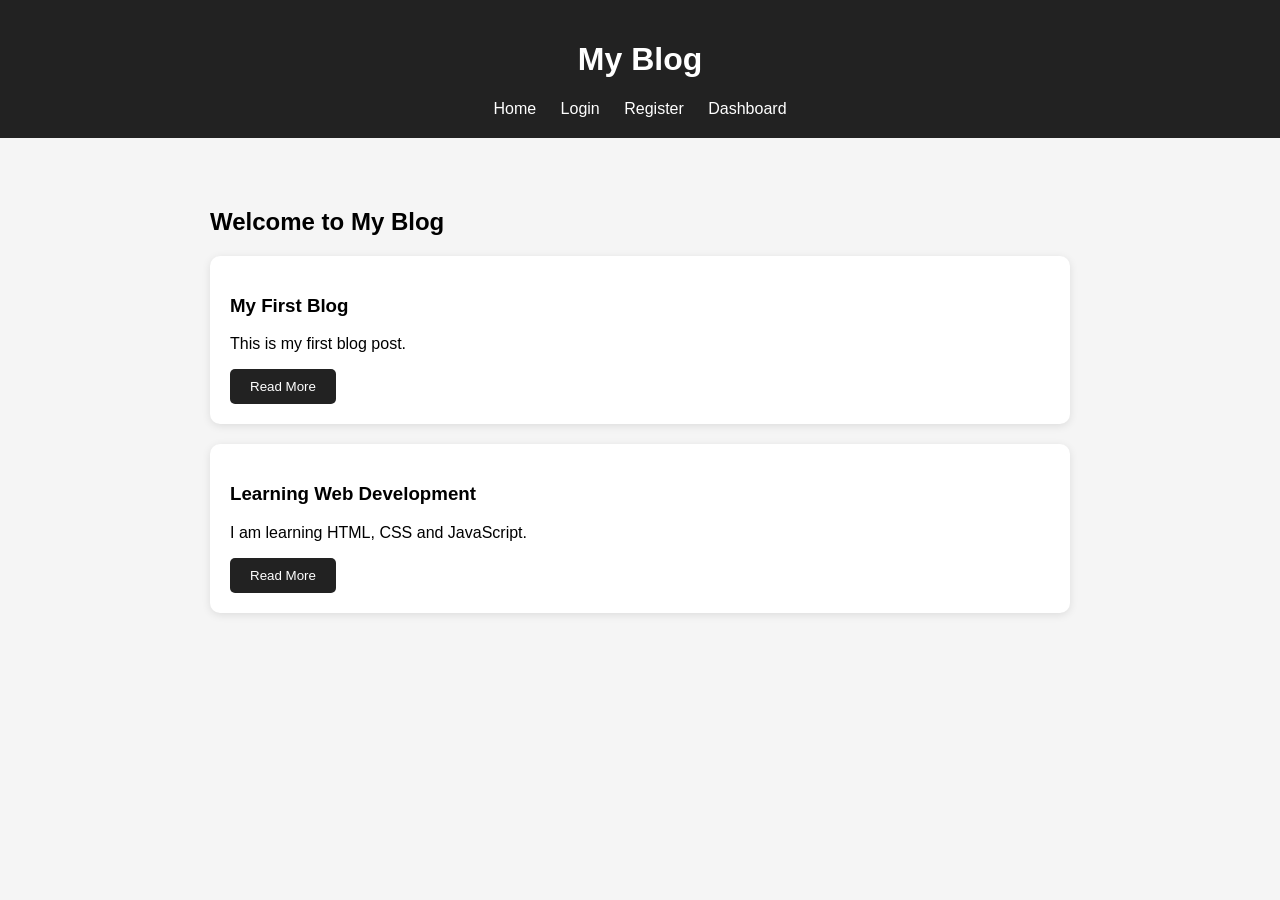
==== index.html @ bef786ef "Completed Module 1 Frontend" ====
<!DOCTYPE html>
<html lang="en">
<head>
    <meta charset="UTF-8">
    <meta name="viewport" content="width=device-width, initial-scale=1.0">
    <title>Blog Application</title>
    <link rel="stylesheet" href="style.css">
</head>

<body>

    <header>
        <h1>My Blog</h1>

        <nav>
            <a href="index.html">Home</a>
            <a href="login.html">Login</a>
            <a href="register.html">Register</a>
            <a href="dashboard.html">Dashboard</a>
        </nav>
    </header>

    <main>
        <h2>Welcome to My Blog</h2>

        <div class="blog-card">
            <h3>My First Blog</h3>
            <p>This is my first blog post.</p>
            <button>Read More</button>
        </div>

        <div class="blog-card">
            <h3>Learning Web Development</h3>
            <p>I am learning HTML, CSS and JavaScript.</p>
            <button>Read More</button>
        </div>
    </main>

</body>
</html>
---- style.css ----
* {
    box-sizing: border-box;
}

body {
    margin: 0;
    font-family: Arial, sans-serif;
    background-color: #f5f5f5;
}

header {
    background-color: #222;
    color: white;
    padding: 20px;
    text-align: center;
}

nav {
    margin-top: 15px;
}

nav a {
    color: white;
    text-decoration: none;
    margin: 10px;
}

main {
    max-width: 900px;
    margin: 30px auto;
    padding: 20px;
}

.blog-card {
    background: white;
    padding: 20px;
    margin: 20px 0;
    border-radius: 10px;
    box-shadow: 0 2px 8px rgba(0,0,0,0.1);
}

button {
    background-color: #222;
    color: white;
    padding: 10px 20px;
    border: none;
    border-radius: 5px;
    cursor: pointer;
}
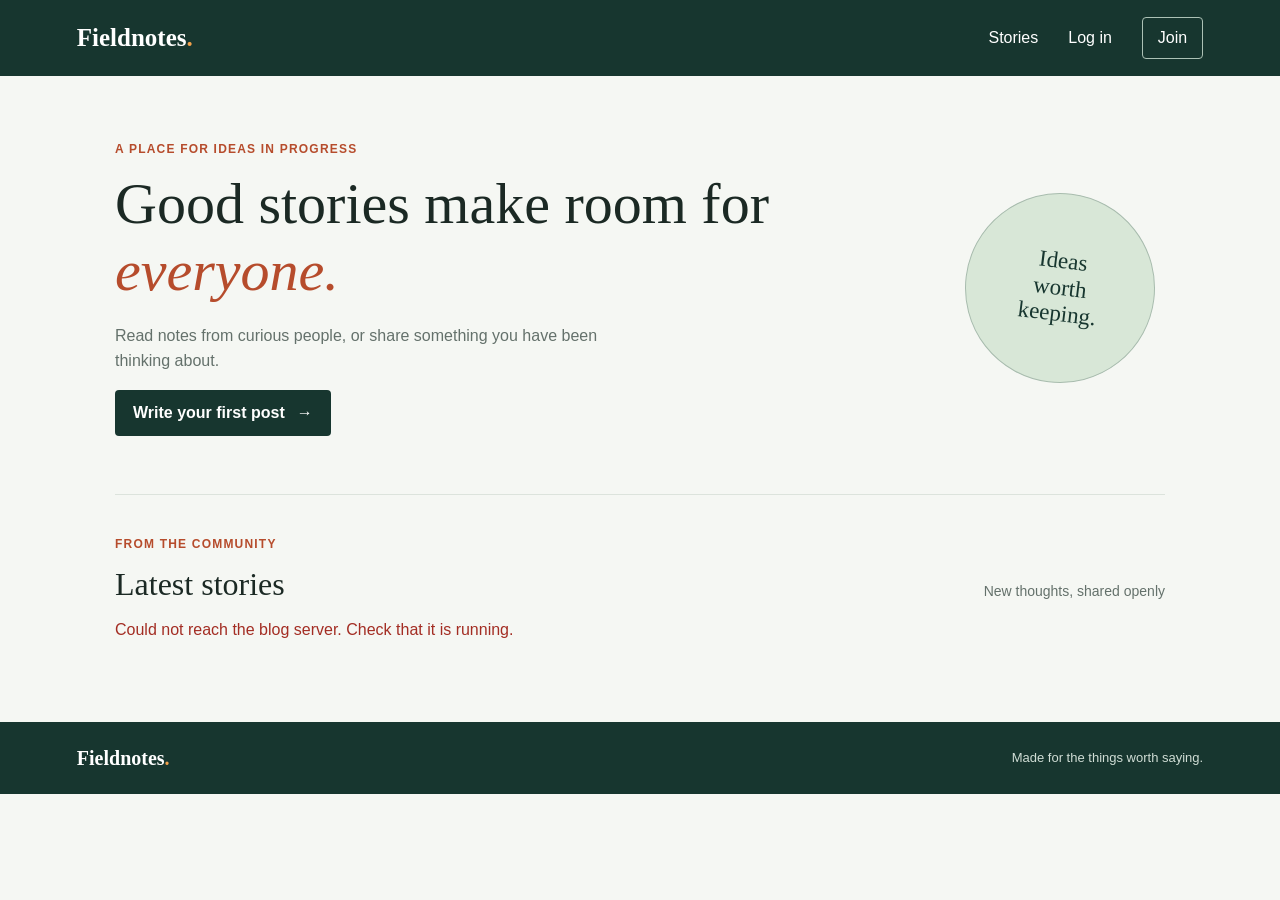
==== commit 8ef29386: "Add full-stack blog application" ====
--- a/index.html
+++ b/index.html
@@ -3,38 +3,49 @@
 <head>
     <meta charset="UTF-8">
     <meta name="viewport" content="width=device-width, initial-scale=1.0">
-    <title>Blog Application</title>
+    <meta name="theme-color" content="#17362f">
+    <title>Fieldnotes | A community blog</title>
     <link rel="stylesheet" href="style.css">
+    <script src="script.js" defer></script>
 </head>
-
-<body>
-
-    <header>
-        <h1>My Blog</h1>
-
-        <nav>
-            <a href="index.html">Home</a>
-            <a href="login.html">Login</a>
-            <a href="register.html">Register</a>
-            <a href="dashboard.html">Dashboard</a>
+<body data-page="home">
+    <header class="site-header">
+        <a class="brand" href="index.html">Fieldnotes<span>.</span></a>
+        <nav class="site-nav" aria-label="Main navigation">
+            <a href="index.html" aria-current="page">Stories</a>
+            <a href="dashboard.html" data-auth-only hidden>Dashboard</a>
+            <a href="create-blog.html" data-auth-only hidden>Write</a>
+            <a href="login.html" data-anon-only>Log in</a>
+            <a class="nav-cta" href="register.html" data-anon-only>Join</a>
+            <button class="nav-button" type="button" data-logout hidden>Log out</button>
         </nav>
     </header>
 
-    <main>
-        <h2>Welcome to My Blog</h2>
+    <main class="page-shell">
+        <section class="intro-band">
+            <div>
+                <p class="eyebrow">A place for ideas in progress</p>
+                <h1>Good stories make room for <em>everyone.</em></h1>
+                <p class="intro-copy">Read notes from curious people, or share something you have been thinking about.</p>
+                <a class="button-link" href="register.html" data-anon-only>Write your first post <span aria-hidden="true">&#8594;</span></a>
+                <a class="button-link" href="create-blog.html" data-auth-only hidden>Write a post <span aria-hidden="true">&#8594;</span></a>
+            </div>
+            <p class="issue-mark" aria-hidden="true">Ideas<br>worth<br>keeping.</p>
+        </section>
 
-        <div class="blog-card">
-            <h3>My First Blog</h3>
-            <p>This is my first blog post.</p>
-            <button>Read More</button>
-        </div>
-
-        <div class="blog-card">
-            <h3>Learning Web Development</h3>
-            <p>I am learning HTML, CSS and JavaScript.</p>
-            <button>Read More</button>
-        </div>
+        <section class="feed-section" aria-labelledby="feed-heading">
+            <div class="section-heading">
+                <div>
+                    <p class="eyebrow">From the community</p>
+                    <h2 id="feed-heading">Latest stories</h2>
+                </div>
+                <span class="section-note">New thoughts, shared openly</span>
+            </div>
+            <p class="status-message" id="feed-status" role="status" aria-live="polite"></p>
+            <div class="post-list" id="blog-feed"></div>
+        </section>
     </main>
 
+    <footer class="site-footer"><a class="brand" href="index.html">Fieldnotes<span>.</span></a><span>Made for the things worth saying.</span></footer>
 </body>
 </html>
--- a/style.css
+++ b/style.css
@@ -1,49 +1,304 @@
-* {
-    box-sizing: border-box;
-}
+:root {
+    color-scheme: light;
+    --ink: #1b2924;
+    --muted: #64716b;
+    --forest: #17362f;
+    --leaf: #d8e7d7;
+    --paper: #f5f7f3;
+    --white: #fff;
+    --line: #dce3dc;
+    --coral: #b64c2c;
+    --focus: #e9a13c;
+}
+
+* { box-sizing: border-box; }
 
 body {
+    min-width: 320px;
+    min-height: 100vh;
     margin: 0;
-    font-family: Arial, sans-serif;
-    background-color: #f5f5f5;
-}
-
-header {
-    background-color: #222;
-    color: white;
-    padding: 20px;
+    background: var(--paper);
+    color: var(--ink);
+    font-family: "Segoe UI", Tahoma, sans-serif;
+    font-size: 16px;
+    line-height: 1.6;
+}
+
+a { color: inherit; }
+
+a:focus-visible,
+button:focus-visible,
+input:focus-visible,
+textarea:focus-visible,
+summary:focus-visible {
+    outline: 3px solid var(--focus);
+    outline-offset: 3px;
+}
+
+.site-header {
+    display: flex;
+    min-height: 76px;
+    align-items: center;
+    justify-content: space-between;
+    gap: 24px;
+    padding: 12px max(6vw, 24px);
+    background: var(--forest);
+    color: var(--white);
+}
+
+.brand {
+    color: inherit;
+    font-family: Georgia, "Times New Roman", serif;
+    font-size: 25px;
+    font-weight: 700;
+    text-decoration: none;
+}
+
+.brand span { color: #f0a04b; }
+
+.site-nav {
+    display: flex;
+    align-items: center;
+    justify-content: flex-end;
+    gap: clamp(12px, 2.5vw, 30px);
+}
+
+.site-nav a,
+.nav-button {
+    border: 0;
+    background: transparent;
+    color: inherit;
+    font: inherit;
+    text-decoration: none;
+    cursor: pointer;
+}
+
+.site-nav a:hover,
+.nav-button:hover { color: #f0c18b; }
+
+.site-nav .nav-cta {
+    padding: 7px 15px;
+    border: 1px solid #acc1b5;
+    border-radius: 4px;
+}
+
+[hidden] { display: none !important; }
+
+.page-shell,
+.editor-shell {
+    width: min(100% - 48px, 1050px);
+    margin: 0 auto;
+}
+
+.intro-band {
+    display: grid;
+    min-height: 360px;
+    grid-template-columns: minmax(0, 1fr) 210px;
+    align-items: center;
+    gap: 48px;
+    padding: 64px 0 58px;
+    border-bottom: 1px solid var(--line);
+}
+
+.eyebrow {
+    margin: 0 0 12px;
+    color: var(--coral);
+    font-size: 12px;
+    font-weight: 700;
+    letter-spacing: 1.2px;
+    text-transform: uppercase;
+}
+
+h1, h2, h3 {
+    margin-top: 0;
+    font-family: Georgia, "Times New Roman", serif;
+    font-weight: 500;
+    line-height: 1.15;
+}
+
+.intro-band h1,
+.form-intro h1,
+.dashboard-welcome h1,
+.editor-heading h1 {
+    max-width: 660px;
+    margin-bottom: 18px;
+    font-size: clamp(38px, 5vw, 58px);
+}
+
+.intro-band h1 em { color: var(--coral); font-weight: 500; }
+.intro-copy { max-width: 540px; color: var(--muted); }
+
+.issue-mark {
+    display: grid;
+    width: 190px;
+    aspect-ratio: 1;
+    place-content: center;
+    margin: 0 auto;
+    border: 1px solid #a8bcae;
+    border-radius: 50%;
+    background: var(--leaf);
+    color: var(--forest);
+    font-family: Georgia, "Times New Roman", serif;
+    font-size: 23px;
+    line-height: 1.15;
     text-align: center;
-}
-
-nav {
-    margin-top: 15px;
-}
-
-nav a {
-    color: white;
+    transform: rotate(7deg);
+}
+
+.button-link,
+.primary-button {
+    display: inline-flex;
+    min-height: 46px;
+    align-items: center;
+    justify-content: center;
+    gap: 12px;
+    padding: 10px 18px;
+    border: 0;
+    border-radius: 4px;
+    background: var(--forest);
+    color: var(--white);
+    font: inherit;
+    font-weight: 650;
     text-decoration: none;
-    margin: 10px;
-}
-
-main {
-    max-width: 900px;
-    margin: 30px auto;
-    padding: 20px;
-}
+    cursor: pointer;
+}
+
+.button-link:hover,
+.primary-button:hover { background: #285447; }
+.primary-button:disabled { cursor: wait; opacity: 0.65; }
+
+.feed-section { padding: 40px 0 72px; }
+
+.section-heading {
+    display: flex;
+    align-items: end;
+    justify-content: space-between;
+    gap: 20px;
+    margin-bottom: 14px;
+}
+
+.section-heading h2 { margin-bottom: 0; font-size: 32px; }
+.section-note { color: var(--muted); font-size: 14px; }
+
+.status-message {
+    min-height: 1.6em;
+    margin: 8px 0;
+    color: var(--muted);
+}
+
+.status-message:empty { display: none; }
+.status-message.error { color: #a32d23; }
+
+.post-list { display: grid; grid-template-columns: repeat(2, minmax(0, 1fr)); gap: 16px; }
 
 .blog-card {
-    background: white;
-    padding: 20px;
-    margin: 20px 0;
-    border-radius: 10px;
-    box-shadow: 0 2px 8px rgba(0,0,0,0.1);
-}
-
-button {
-    background-color: #222;
-    color: white;
-    padding: 10px 20px;
-    border: none;
-    border-radius: 5px;
-    cursor: pointer;
+    min-width: 0;
+    padding: 23px 24px;
+    border: 1px solid var(--line);
+    border-top: 3px solid #7d9d83;
+    background: var(--white);
+}
+
+.post-meta { margin: 0 0 12px; color: var(--muted); font-size: 13px; }
+.blog-card h3 { margin-bottom: 10px; font-size: 25px; overflow-wrap: anywhere; }
+.post-excerpt, .post-content { color: #48564f; overflow-wrap: anywhere; }
+.post-details summary { color: var(--coral); font-weight: 650; cursor: pointer; }
+.post-content { white-space: pre-wrap; }
+
+.form-layout {
+    display: grid;
+    width: min(100% - 48px, 960px);
+    min-height: calc(100vh - 150px);
+    grid-template-columns: minmax(0, 1fr) minmax(300px, 420px);
+    align-items: center;
+    gap: 70px;
+    margin: 0 auto;
+    padding: 54px 0;
+}
+
+.form-intro h1 { max-width: 500px; font-size: 46px; }
+.form-intro > p:last-child,
+.dashboard-welcome > div > p:last-child,
+.editor-heading > p:last-child { max-width: 440px; color: var(--muted); }
+
+.form-panel {
+    padding: 28px;
+    border: 1px solid var(--line);
+    background: var(--white);
+}
+
+.form-panel h2 { margin-bottom: 22px; font-size: 29px; }
+.form-panel label { display: block; margin: 15px 0 6px; font-size: 14px; font-weight: 650; }
+.form-panel input,
+.form-panel textarea {
+    display: block;
+    width: 100%;
+    min-height: 46px;
+    padding: 10px 12px;
+    border: 1px solid #b9c6bd;
+    border-radius: 3px;
+    background: #fff;
+    color: var(--ink);
+    font: inherit;
+}
+
+.form-panel textarea { min-height: 260px; resize: vertical; }
+.form-panel .primary-button { width: 100%; margin-top: 8px; }
+.form-footnote { margin: 20px 0 0; color: var(--muted); font-size: 14px; }
+.form-footnote a, .text-link { color: var(--coral); font-weight: 650; }
+.field-note { margin: 4px 0; color: var(--muted); font-size: 13px; }
+.optional-label { color: var(--muted); font-weight: 400; }
+
+.dashboard-shell { min-height: calc(100vh - 150px); }
+
+.dashboard-welcome {
+    display: flex;
+    align-items: center;
+    justify-content: space-between;
+    gap: 24px;
+    padding: 58px 0 38px;
+    border-bottom: 1px solid var(--line);
+}
+
+.dashboard-welcome h1 { margin-bottom: 8px; font-size: 44px; }
+.dashboard-welcome > .button-link { flex: 0 0 auto; }
+
+.editor-shell { max-width: 780px; min-height: calc(100vh - 150px); padding: 52px 0 72px; }
+.editor-heading { margin-bottom: 24px; }
+.editor-heading h1 { margin-bottom: 8px; font-size: 46px; }
+.editor-form { padding: 28px 32px; }
+.form-actions { display: flex; align-items: center; justify-content: space-between; gap: 20px; margin-top: 18px; }
+.form-actions .primary-button { width: auto; margin: 0; }
+.text-link { text-decoration: none; }
+
+.site-footer {
+    display: flex;
+    min-height: 72px;
+    align-items: center;
+    justify-content: space-between;
+    gap: 16px;
+    padding: 12px max(6vw, 24px);
+    background: var(--forest);
+    color: var(--white);
+}
+
+.site-footer .brand { font-size: 20px; }
+.site-footer > span { color: #d0ddd5; font-size: 13px; }
+
+@media (max-width: 700px) {
+    .site-header { align-items: flex-start; flex-direction: column; gap: 8px; padding: 14px 20px; }
+    .site-nav { width: 100%; justify-content: flex-start; flex-wrap: wrap; gap: 10px 18px; }
+    .site-nav a, .nav-button { font-size: 14px; }
+    .page-shell, .editor-shell { width: min(100% - 36px, 1050px); }
+    .intro-band { min-height: 0; grid-template-columns: 1fr; gap: 28px; padding: 44px 0 36px; }
+    .intro-band h1 { font-size: 42px; }
+    .issue-mark { width: 125px; justify-self: start; font-size: 18px; }
+    .post-list { grid-template-columns: 1fr; }
+    .section-heading { align-items: flex-start; flex-direction: column; gap: 4px; }
+    .form-layout { width: min(100% - 36px, 480px); min-height: 0; grid-template-columns: 1fr; gap: 26px; padding: 36px 0 52px; }
+    .form-intro h1, .editor-heading h1 { font-size: 38px; }
+    .form-panel, .editor-form { padding: 22px 18px; }
+    .dashboard-welcome { align-items: flex-start; flex-direction: column; padding-top: 40px; }
+    .dashboard-welcome h1 { font-size: 38px; }
+    .site-footer { align-items: flex-start; flex-direction: column; gap: 4px; padding: 15px 20px; }
 }
